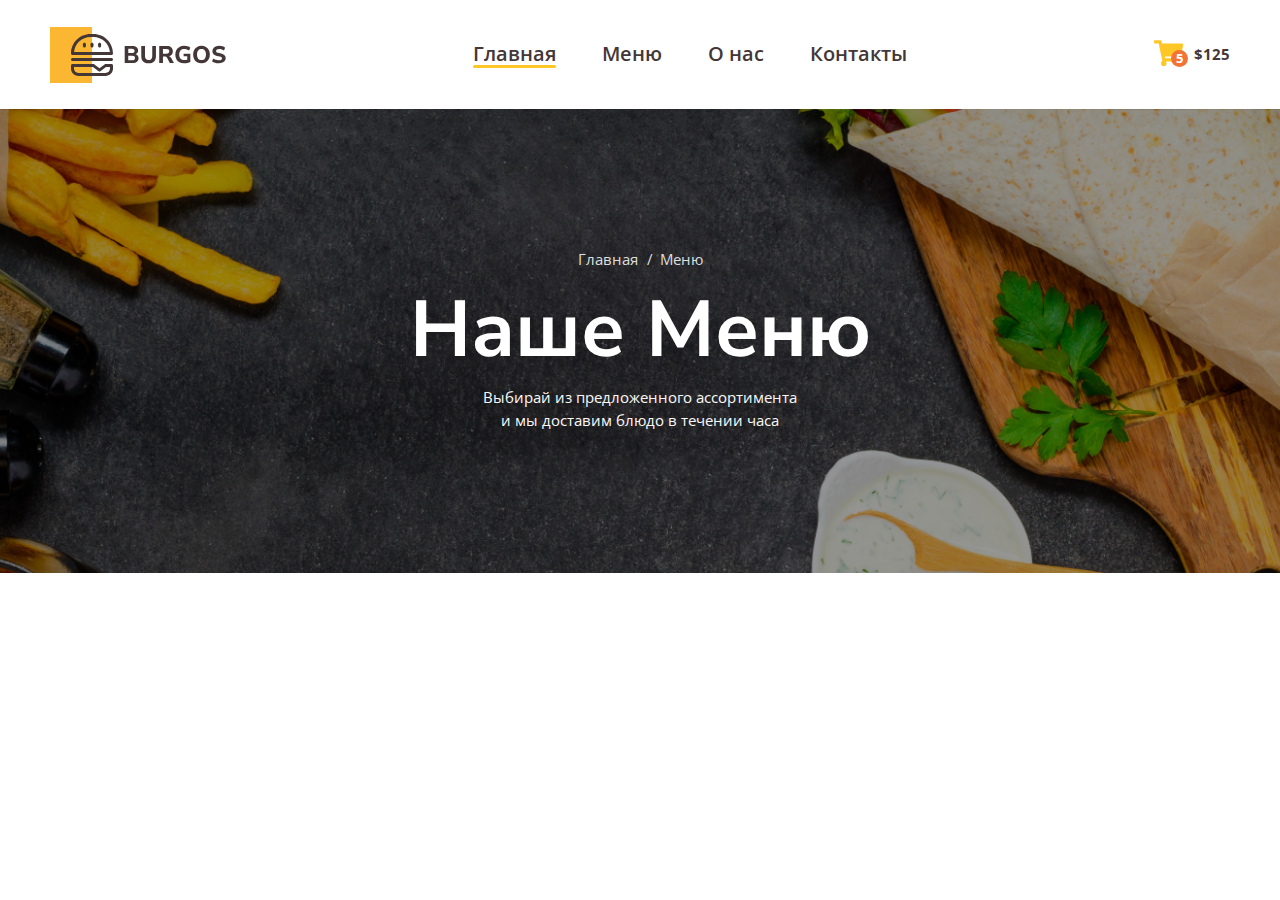
==== index.html @ 520317de "Add styles" ====
<!DOCTYPE html>
<html lang="ru">
<head>
    <meta charset="UTF-8">
    <meta http-equiv="X-UA-Compatible" content="IE=edge">
    <meta name="viewport" content="width=device-width, initial-scale=1.0">
    <title>Burger</title>
    <link rel="preconnect" href="https://fonts.googleapis.com">
    <link rel="preconnect" href="https://fonts.gstatic.com" crossorigin>
    <link href="https://fonts.googleapis.com/css2?family=Nunito+Sans:wght@600;700;800;900&family=Open+Sans:wght@400;600;700&display=swap" rel="stylesheet">
    <link rel="stylesheet" href="styles/normalize.css">
    <link rel="stylesheet" href="styles/main.css">
</head>
<body>
    <header>
        <div class="container">
            <div class="header">
                <a href="#" class="header-logo"></a>
                <nav>
                    <ul class="header-nav">
                        <li><a href="#" class="active">Главная</a></li>
                        <li><a href="#">Меню</a></li>
                        <li><a href="#">О нас</a></li>
                        <li><a href="#">Контакты</a></li>
                    </ul>
                </nav>
                <button type="button" class="button">
                    <span class="button-item">
                        <img src="images/cart.svg" alt="Корзина">
                        <span class="button-count">5</span>
                    </span>
                    <span class="button-text">
                        $125
                    </span>
                </button>
            </div>
        </div>
    </header>
    <div class="bg">
        <div class="container">
            <ul class="breadcrumbs">
                <li><a href="#">Главная</a></li>
                <li><a href="#">Меню</a></li>
            </ul>
            <h1 class="title">Наше Меню</h1>
            <p class="decription">Выбирай из предложенного ассортимента и мы доставим блюдо в течении часа</p>
        </div>
    </div>
</body>
</html>
---- styles/main.css ----
body {
    font-family: 'Nunito Sans', sans-serif;
}
.container {
    max-width: 1180px;
    margin: 0 auto;
    padding-left: 15px;
    padding-right: 15px;
}
.header {
    font-family: 'Open Sans', sans-serif;
    display: flex;
    align-items: center;
    justify-content: space-between;
    padding-top: 26px;
    padding-bottom: 25px;
}
.header-logo {
    display: block;
    background-image: url(../images/logo.svg);
    width: 176px;
    height: 56px;
    background-repeat: no-repeat;
    background-size: cover;
}
.header-nav {
    display: flex;
    list-style-type: none;
    padding-left: 0;
    gap: 46px;
}
.header-nav a {
    font-weight: 600;
    font-size: 20px;
    color: #443737;
    text-decoration: none;
}
.header-nav a::after {
    content: '';
    width: 100%;
    height: 3px;
    border-radius: 1.5px;
    display: block;
    background: transparent;
}
.header-nav a.active::after {
    content: '';
    background-color: #FFC725;
}
.button {
    display: flex;
    align-items: center;
    background-color: transparent;
    border: none;
    padding: 0;
    gap: 10px;
}
.button-text {
    color: #443737;
    font-weight: 700;
    font-size: 15px;
}
.button-count {
    font-weight: 700;
    font-size: 13px;
    color: #FFFFFF;
    background: #F37335;
    border-radius: 100%;
    position: absolute;
    width: 17px;
    height: 17px;
    text-align: center;
    line-height: 1.3;
    bottom: 3px;
    right: -4px;
}
.button-item {
    position: relative;
}
.bg {
    text-align: center;
    color: white;
    background-image: url(../images/bg.jpg);
    background-size: cover;
    background-position: center center;
    padding: 142px 0;
}
.breadcrumbs {
    padding-left: 0;
    margin-top: 0;
    list-style-type: none;
    display: flex;
    justify-content: center;
    gap: 16px;
}
.breadcrumbs a {
    color: #DEDEDE;
    font-size: 15px;
    font-family: 'Open Sans', sans-serif;
    text-decoration: none;
}
.breadcrumbs a::before {
    content: '/';
    position: relative;
    left: -7px;
}
.breadcrumbs li:first-child a::before {
    display: none;
}
.title {
    font-weight: 700;
    font-size: 79px;
    margin-top: 10px;
    margin-bottom: 10px;
}
.decription {
    font-family: 'Open Sans', sans-serif;
    font-size: 15px;
    line-height: 1.5;
    color: #FAF9F9;
    max-width: 320px;
    margin: 0 auto;
}
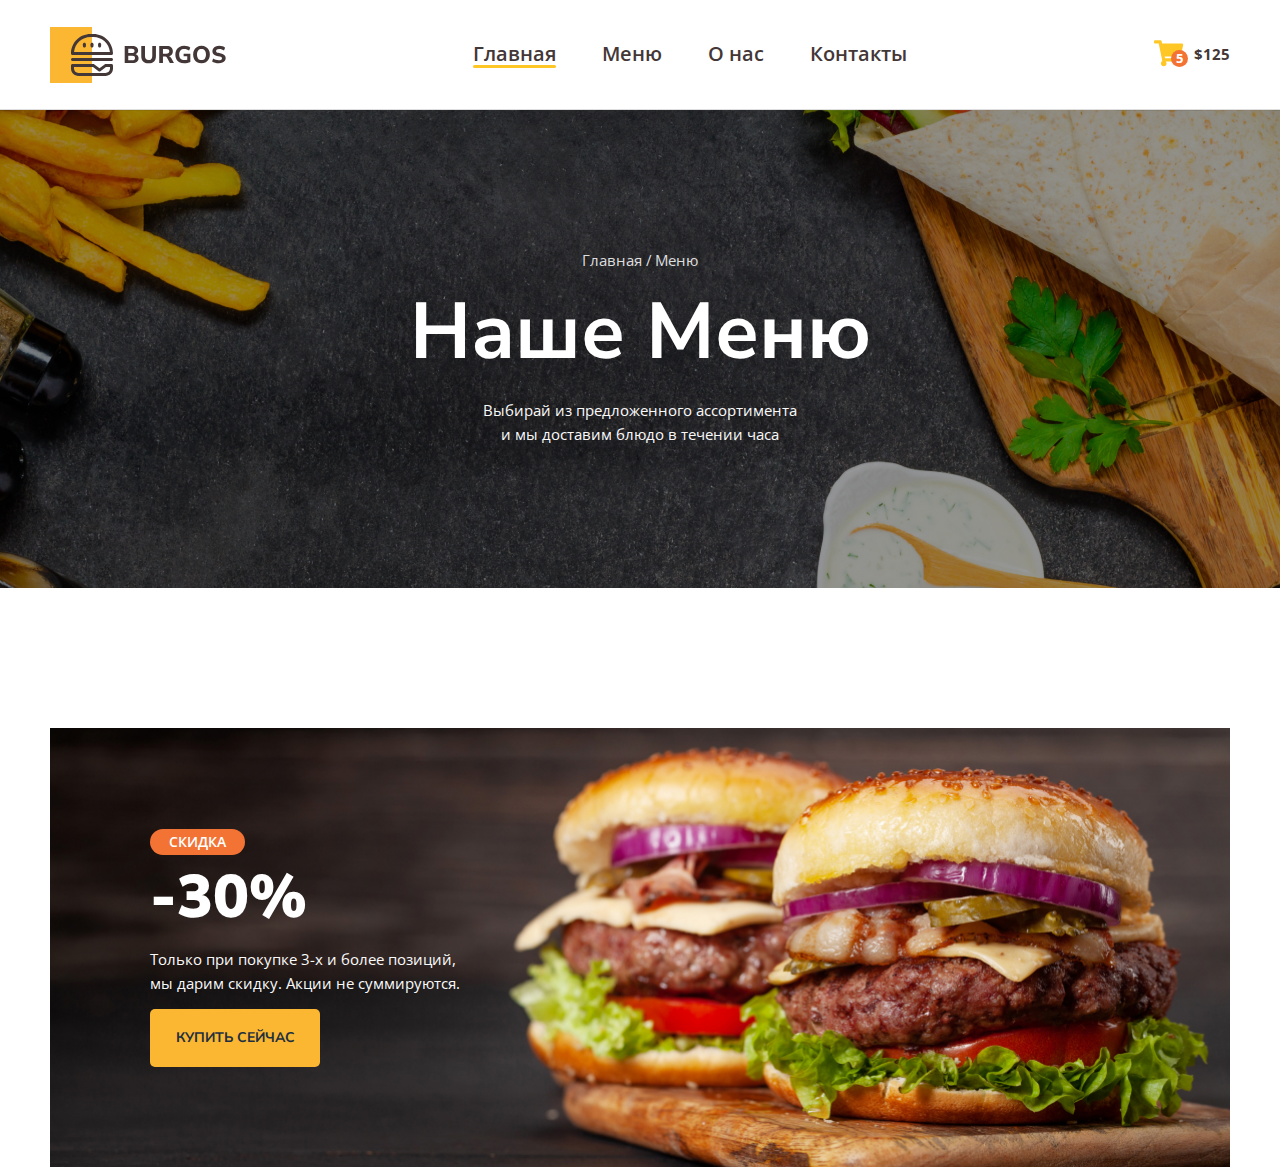
==== commit efaa73d8: "Add styles" ====
--- a/index.html
+++ b/index.html
@@ -43,8 +43,22 @@
                 <li><a href="#">Меню</a></li>
             </ul>
             <h1 class="title">Наше Меню</h1>
-            <p class="decription">Выбирай из предложенного ассортимента и мы доставим блюдо в течении часа</p>
+            <p class="desription">Выбирай из предложенного ассортимента и мы доставим блюдо в течении часа</p>
         </div>
     </div>
+    <main>
+        <div class="banner">
+            <div class="container">
+                <div class="banner-box">
+                    <h2 class="banner-title">
+                       <span>СКИДКА</span>
+                       -30%
+                    </h2>
+                    <p class="banner-text">Только при покупке 3-х и более позиций, мы дарим скидку. Акции не суммируются.
+                    </p>
+                    <a href="#" class="banner-link">КУПИТЬ СЕЙЧАС</a>
+            </div>
+        </div>
+    </main>
 </body>
 </html>--- a/styles/main.css
+++ b/styles/main.css
@@ -1,5 +1,8 @@
 body {
     font-family: 'Nunito Sans', sans-serif;
+}
+header {
+    border-bottom: 1px solid #DEDEDE;
 }
 .container {
     max-width: 1180px;
@@ -54,6 +57,7 @@
     border: none;
     padding: 0;
     gap: 10px;
+    cursor: pointer;
 }
 .button-text {
     color: #443737;
@@ -84,6 +88,7 @@
     background-size: cover;
     background-position: center center;
     padding: 142px 0;
+    margin-bottom: 140px;
 }
 .breadcrumbs {
     padding-left: 0;
@@ -91,7 +96,7 @@
     list-style-type: none;
     display: flex;
     justify-content: center;
-    gap: 16px;
+    gap: 7px;
 }
 .breadcrumbs a {
     color: #DEDEDE;
@@ -99,10 +104,14 @@
     font-family: 'Open Sans', sans-serif;
     text-decoration: none;
 }
+.breadcrumbs a:hover::before {
+    color:#DEDEDE;
+}
 .breadcrumbs a::before {
     content: '/';
     position: relative;
-    left: -7px;
+    left: -3px;
+    pointer-events: none;
 }
 .breadcrumbs li:first-child a::before {
     display: none;
@@ -110,14 +119,65 @@
 .title {
     font-weight: 700;
     font-size: 79px;
-    margin-top: 10px;
-    margin-bottom: 10px;
+    margin-top: 17px;
+    margin-bottom: 20px;
 }
-.decription {
+.desription {
     font-family: 'Open Sans', sans-serif;
     font-size: 15px;
-    line-height: 1.5;
+    line-height: 1.6;
     color: #FAF9F9;
     max-width: 320px;
     margin: 0 auto;
+}
+.banner-box {
+    background-image: url(../images/banner.jpg);
+    text-align: left;
+    color: white;
+    background-size: cover;
+    background-position: center center;
+    padding: 51px 730px 100px 100px;
+    max-width: 1180px;
+    margin: 0 auto;
+}
+.banner-title {
+    font-weight: 900;
+    font-size: 60px;
+    margin-bottom: 15px;
+    display: block;
+}
+.banner-title span {
+    display: block;
+    font-family: 'Open Sans', sans-serif;
+    font-weight: 600;
+    font-size: 14px;
+    background-color: #F37335;
+    border-radius: 14px;
+    width: 95px;
+    padding: 5px 0px;
+    text-align: center;
+    margin-bottom: 8px;
+}
+.banner-text {
+    font-family: 'Open Sans', sans-serif;
+    font-weight: 400;
+    font-size: 15px;
+    width: 329px;
+    line-height: 24px;
+    color: #FAF9F9;
+    display: block;
+    margin-bottom: 12px;
+}
+.banner-link {
+    text-decoration: none;
+    color: #1E2F40;
+    font-weight: 700;
+    font-size: 14px;
+    background-color: #FBB731;
+    border-radius: 5px;
+    width: 150px;
+    padding: 21px 10px;
+    text-align: center;
+    margin-top: 14px;
+    display: block;
 }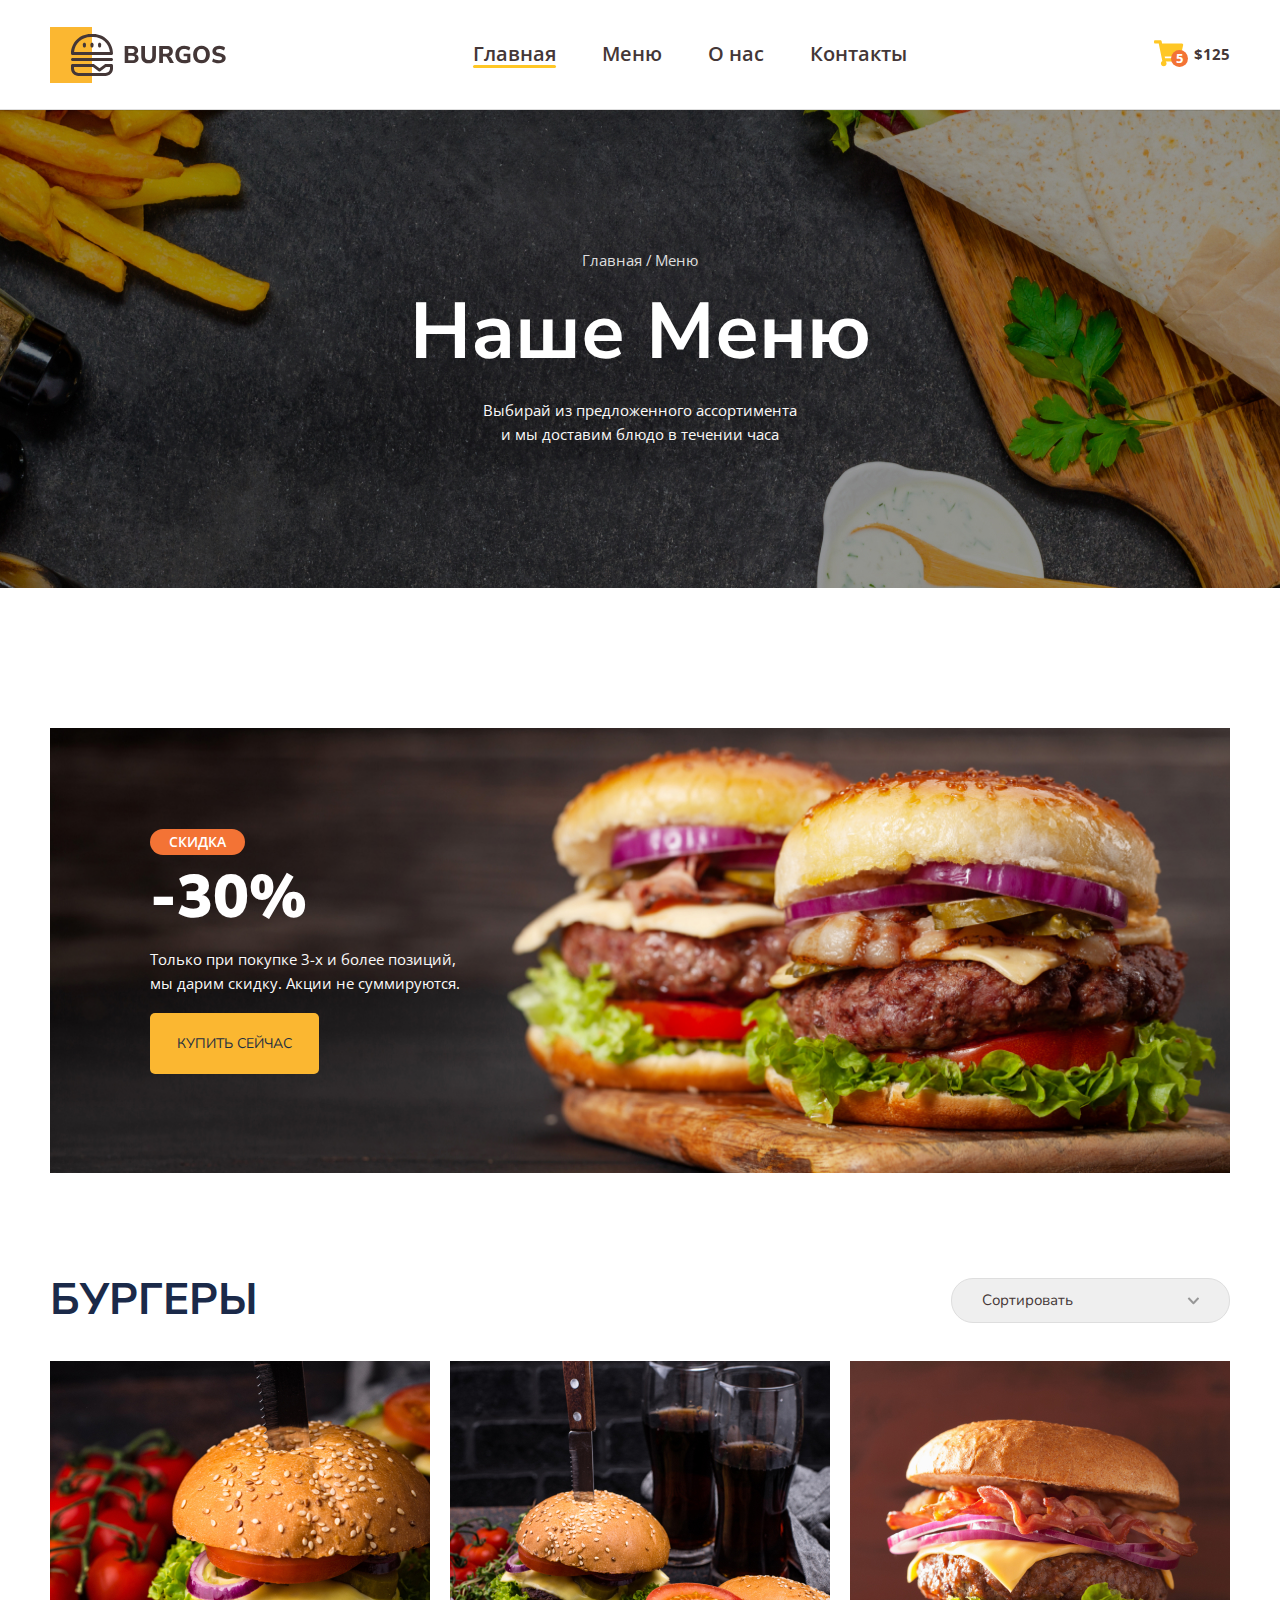
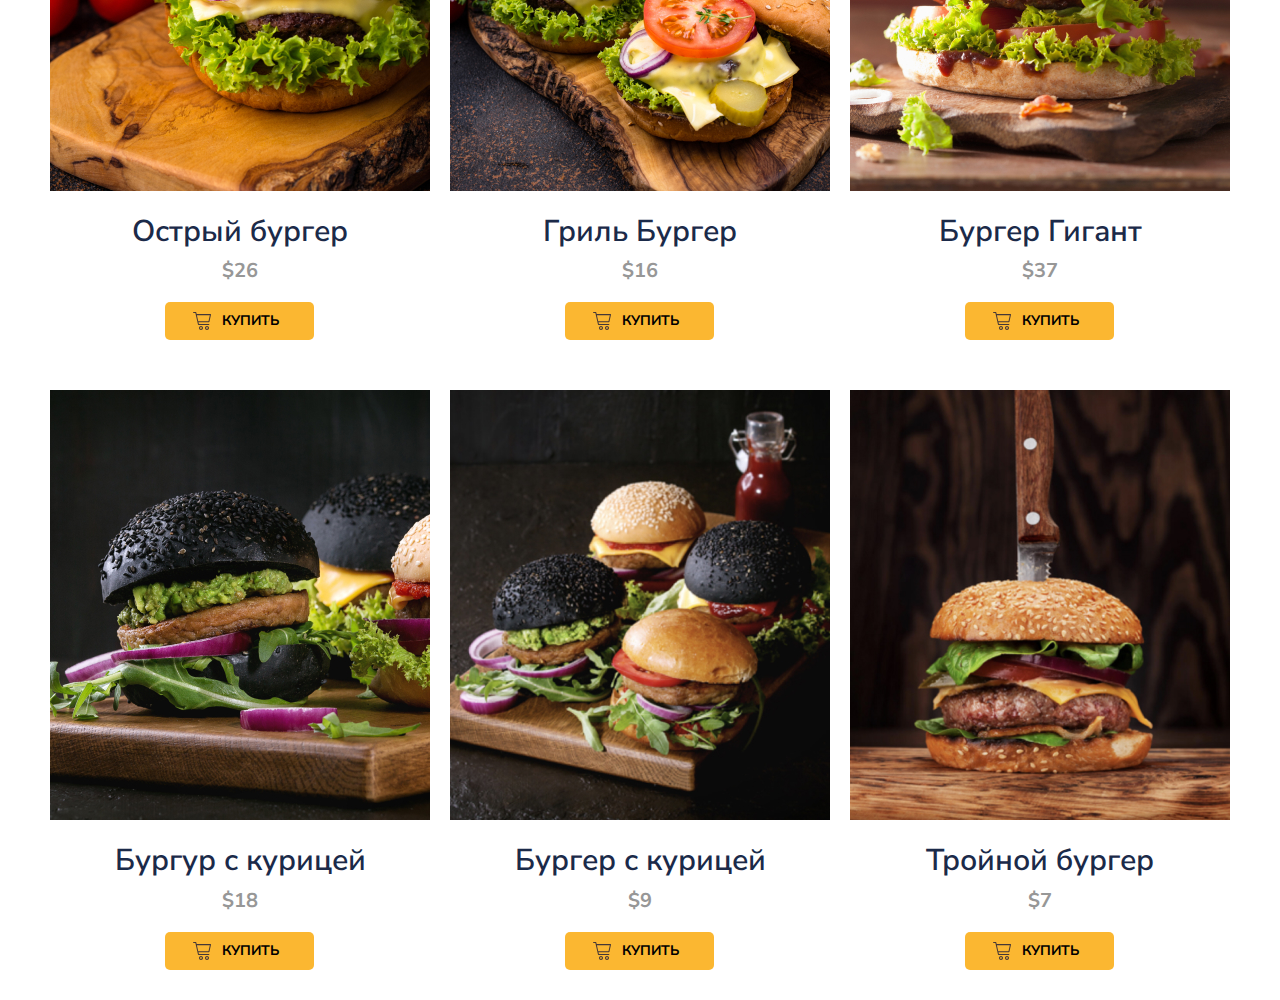
==== commit 0e609a9f: "Add styles" ====
--- a/index.html
+++ b/index.html
@@ -51,12 +51,117 @@
             <div class="container">
                 <div class="banner-box">
                     <h2 class="banner-title">
-                       <span>СКИДКА</span>
+                       <span>скидка</span>
                        -30%
                     </h2>
-                    <p class="banner-text">Только при покупке 3-х и более позиций, мы дарим скидку. Акции не суммируются.
-                    </p>
-                    <a href="#" class="banner-link">КУПИТЬ СЕЙЧАС</a>
+                    <p class="banner-text">Только при покупке 3-х и более позиций, мы  дарим скидку. Акции не cуммируются.</p>
+                    <a href="#" class="banner-link">купить сейчас</a>
+            </div>
+        </div>
+        <div class="menu">
+            <div class="container">
+                <div class="menu-header">
+                    <h2 class="menu-title">
+                        Бургеры
+                    </h2>
+                    <select class='menu-select'>
+                        <option value="">Сортировать</option>
+                        <option value="up">По возрастанию</option>
+                        <option value="down">По убыванию</option>
+                    </select>
+                </div>
+                <div class="menu-grid">
+                    <!-- 1 бургер начало-->
+                    <div class="menu-grid-item">
+                        <div class="menu-grid-cover">
+                            <img src="images/menu/01.jpg" alt="Острый бургер">
+                        </div>
+                        <p class="menu-grid-title">Острый бургер</p>
+                        <p class="menu-grid-price">
+                            $26
+                        </p>
+                        <button type="button" class="menu-grid-btn">
+                            <span class="menu-grid-icon"></span>
+                            <span class="menu-grid-text">Купить</span>
+                        </button>
+                    </div>
+                    <!-- 1 бургер конец-->
+                    <!-- 2 бургер начало-->
+                    <div class="menu-grid-item">
+                        <div class="menu-grid-cover">
+                            <img src="images/menu/02.jpg" alt="Гриль бургер">
+                        </div>
+                        <p class="menu-grid-title">Гриль Бургер</p>
+                        <p class="menu-grid-price">
+                            $16
+                        </p>
+                        <button type="button" class="menu-grid-btn">
+                            <span class="menu-grid-icon"></span>
+                            <span class="menu-grid-text">Купить</span>
+                        </button>
+                    </div>
+                    <!-- 2 бургер конец-->
+                    <!-- 3 бургер начало-->
+                    <div class="menu-grid-item">
+                        <div class="menu-grid-cover">
+                            <img src="images/menu/03.jpg" alt="Бургер гигант">
+                        </div>
+                        <p class="menu-grid-title">Бургер Гигант</p>
+                        <p class="menu-grid-price">
+                            $37
+                        </p>
+                        <button type="button" class="menu-grid-btn">
+                            <span class="menu-grid-icon"></span>
+                            <span class="menu-grid-text">Купить</span>
+                        </button>
+                    </div>
+                    <!-- 3 бургер конец-->
+                    <!-- 4 бургер начало-->
+                    <div class="menu-grid-item">
+                        <div class="menu-grid-cover">
+                            <img src="images/menu/04.jpg" alt="Бургур с курицей">
+                        </div>
+                        <p class="menu-grid-title">Бургур с курицей</p>
+                        <p class="menu-grid-price">
+                            $18
+                        </p>
+                        <button type="button" class="menu-grid-btn">
+                            <span class="menu-grid-icon"></span>
+                            <span class="menu-grid-text">Купить</span>
+                        </button>
+                    </div>
+                    <!-- 4 бургер конец-->
+                    <!-- 5 бургер начало-->
+                    <div class="menu-grid-item">
+                        <div class="menu-grid-cover">
+                            <img src="images/menu/05.jpg" alt="Бургер с курицей">
+                        </div>
+                        <p class="menu-grid-title">Бургер с курицей</p>
+                        <p class="menu-grid-price">
+                            $9
+                        </p>
+                        <button type="button" class="menu-grid-btn">
+                            <span class="menu-grid-icon"></span>
+                            <span class="menu-grid-text">Купить</span>
+                        </button>
+                    </div>
+                    <!-- 5 бургер конец-->
+                    <!-- 6 бургер начало-->
+                    <div class="menu-grid-item">
+                        <div class="menu-grid-cover">
+                            <img src="images/menu/06.jpg" alt="Тройной бургер">
+                        </div>
+                        <p class="menu-grid-title">Тройной бургер</p>
+                        <p class="menu-grid-price">
+                            $7
+                        </p>
+                        <button type="button" class="menu-grid-btn">
+                            <span class="menu-grid-icon"></span>
+                            <span class="menu-grid-text">Купить</span>
+                        </button>
+                    </div>
+                    <!-- 6 бургер конец-->
+                </div>
             </div>
         </div>
     </main>
--- a/styles/main.css
+++ b/styles/main.css
@@ -139,6 +139,8 @@
     padding: 51px 730px 100px 100px;
     max-width: 1180px;
     margin: 0 auto;
+    margin-bottom: 102px;
+    height: 294px;
 }
 .banner-title {
     font-weight: 900;
@@ -153,31 +155,115 @@
     font-size: 14px;
     background-color: #F37335;
     border-radius: 14px;
-    width: 95px;
+    max-width: 95px;
     padding: 5px 0px;
     text-align: center;
     margin-bottom: 8px;
+    text-transform: uppercase;
 }
 .banner-text {
     font-family: 'Open Sans', sans-serif;
     font-weight: 400;
     font-size: 15px;
-    width: 329px;
+    max-width: 329px;
     line-height: 24px;
     color: #FAF9F9;
-    display: block;
-    margin-bottom: 12px;
+    /** display: block; **/
+    margin-bottom: 39px;
 }
 .banner-link {
     text-decoration: none;
     color: #1E2F40;
-    font-weight: 700;
+    /** font-weight: 700; **/
     font-size: 14px;
     background-color: #FBB731;
     border-radius: 5px;
-    width: 150px;
-    padding: 21px 10px;
-    text-align: center;
-    margin-top: 14px;
-    display: block;
+    /** width: 150px; **/
+    /** padding: 21px 10px; **/
+    padding: 21px 27px;
+    /** text-align: center; **/
+    /** margin-top: 14px; **/
+    /** display: block; **/
+    text-transform: uppercase;
+}
+.menu-header {
+    display: flex;
+    align-items: center;
+    justify-content: space-between;
+    margin-bottom: 35px;
+}
+.menu-title {
+    font-size: 44px;
+    font-weight: 700;
+    text-transform: uppercase;
+    margin: 0;
+    color: #1B2A49;
+}
+.menu-select {
+    border: 1px solid #DEDEDE;
+    padding: 13px 30px;
+    border-radius: 22px;
+    color: #443737;
+    font-size: 15px;
+    appearance: none;
+    flex-basis: 279px;
+    background-image: url(../images/menu/arrow.svg);
+    background-size: 12.77px 7.77px;
+    background-repeat: no-repeat;
+    background-position: 89% center;
+}
+.menu-grid {
+    display: grid;
+    grid-template-columns: repeat(3, 1fr);
+    gap: 20px;
+}
+.menu-grid-cover {
+    width: 100%;
+    height: 430px;
+    position: relative;
+    overflow: hidden;
+}
+.menu-grid-cover img {
+    position: absolute;
+    left: 50%;
+    top: 50%;
+    transform: translate(-50%, -50%);
+    object-fit: cover;
+    width: 100%;
+    height: 430px;
+}
+/** Название бургера **/
+.menu-grid-title {
+    font-size: 30px;
+    font-weight: 600;
+    color: #1B2A49;
+    text-align: center;
+    margin: 0;
+    margin-top: 24px;
+}
+/** Цена бургера **/
+.menu-grid-price {
+    text-align: center;
+    font-weight: 700;
+    font-size: 20px;
+    color: #979797;
+    margin: 0;
+    margin-top: 10px;
+}
+.menu-grid-btn {
+    align-items: center;
+    background-color: #FBB731;
+    border: none;
+    border-radius: 5px;
+    height: 38px;
+    padding-left: 57px;
+    padding-right: 35px;
+    text-transform: uppercase;
+    font-weight: 700;
+    font-size: 14px;
+    margin: 20px 0px 30px 115px;
+    background-image: url(../images/menu/cart-menu.svg);
+    background-size: 18px 18px;
+    background-repeat: no-repeat;
+    background-position: 21% center;
 }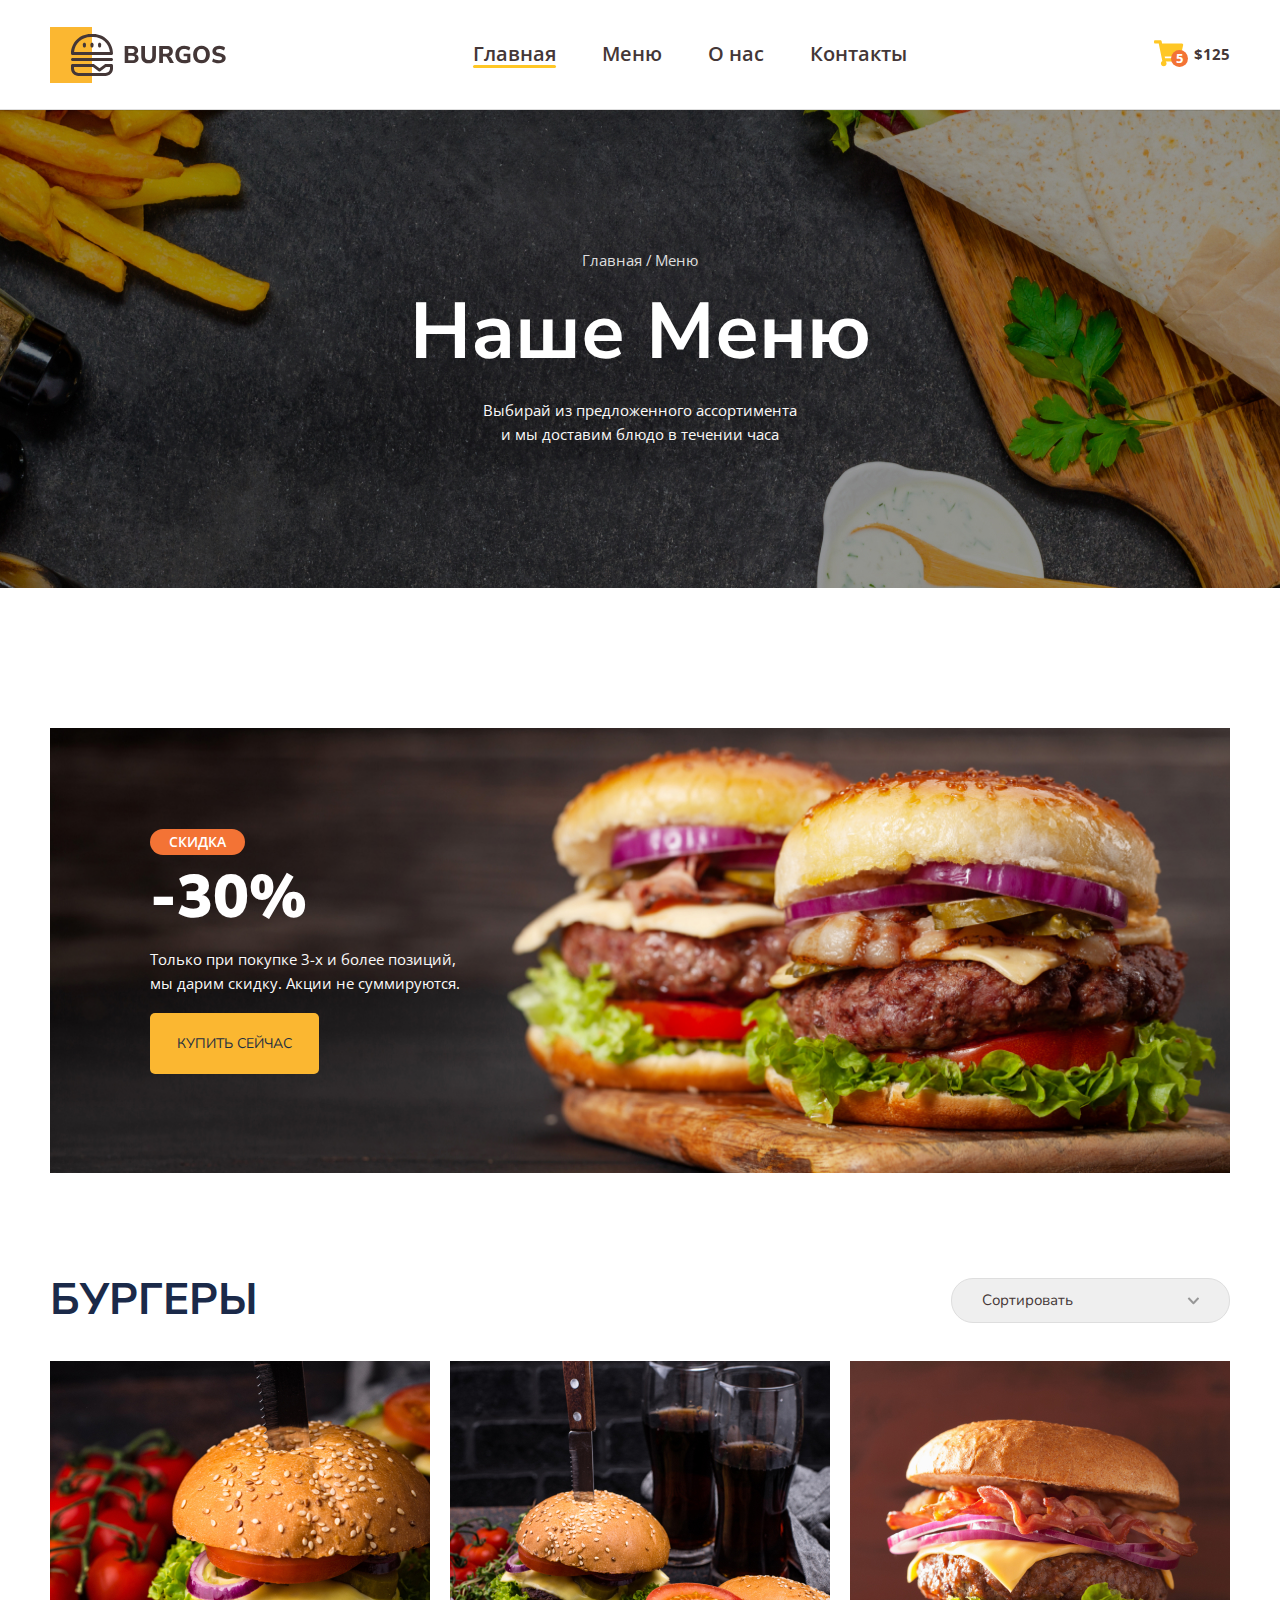
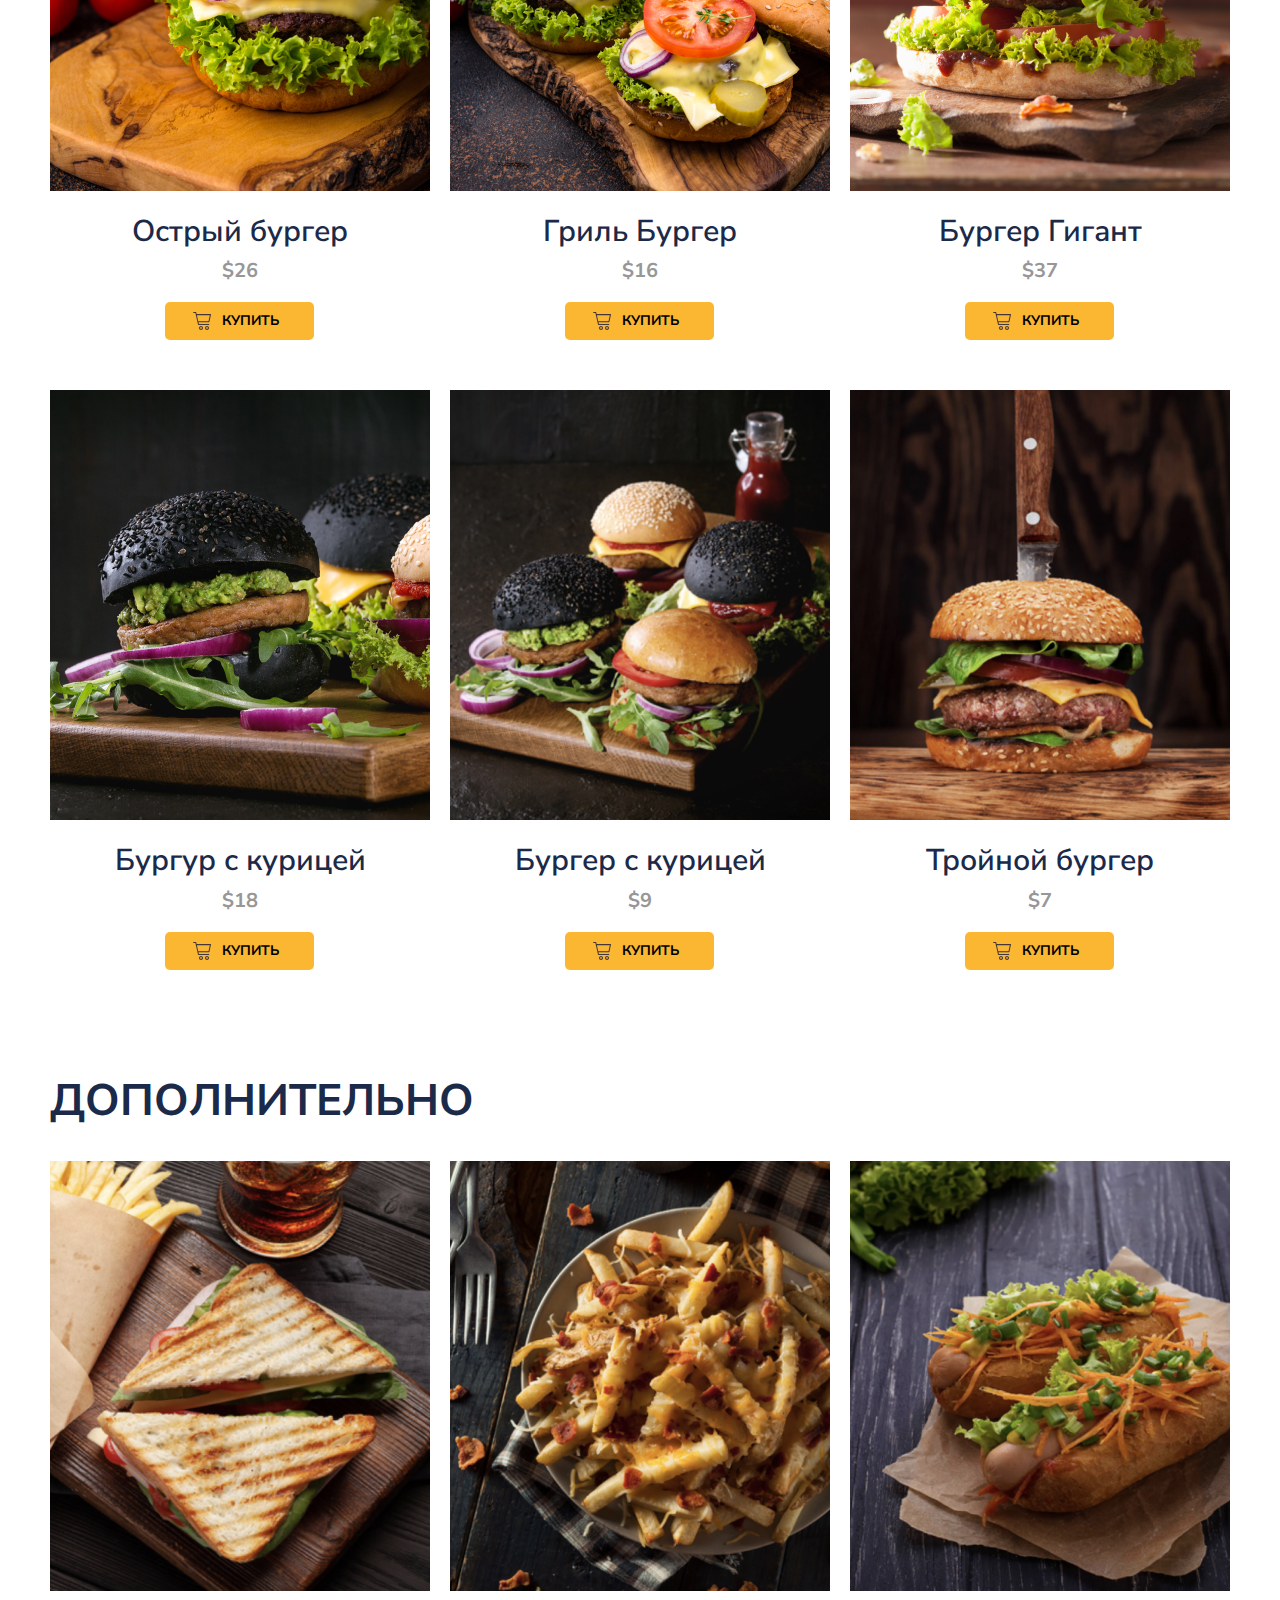
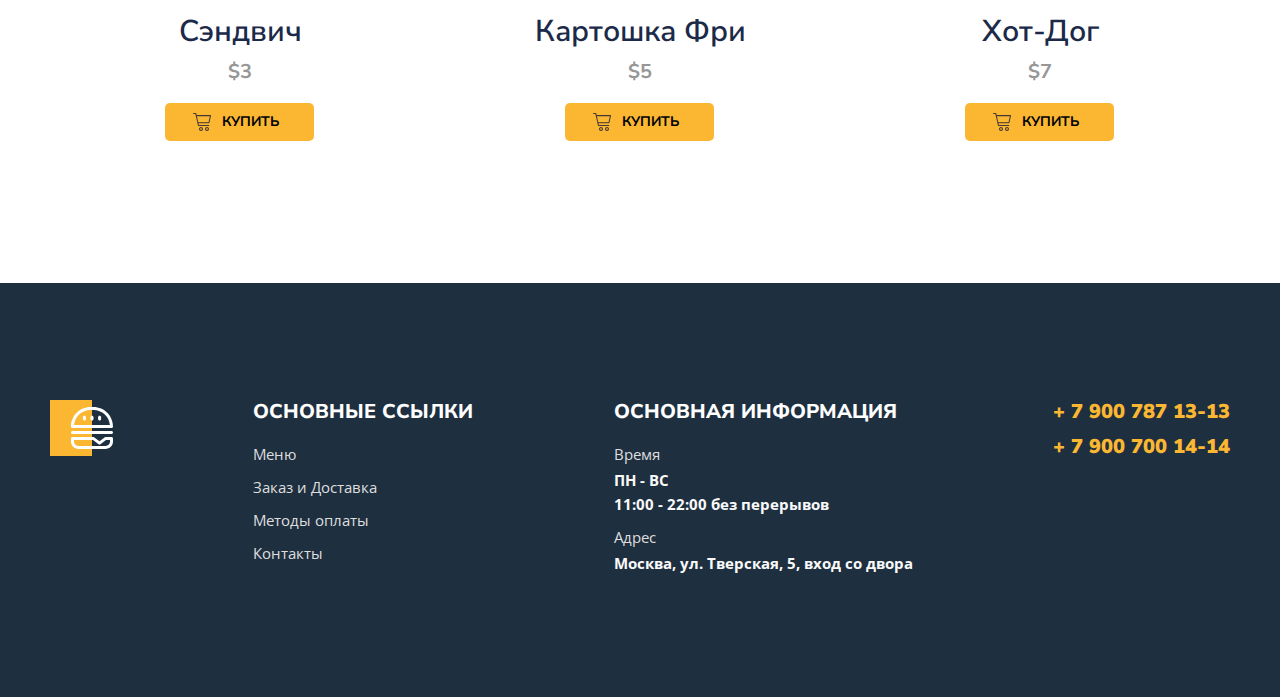
==== commit bfd761b2: "Add styles" ====
--- a/index.html
+++ b/index.html
@@ -162,8 +162,97 @@
                     </div>
                     <!-- 6 бургер конец-->
                 </div>
+                <div class="menu-header">
+                    <h2 class="menu-title">
+                        Дополнительно
+                    </h2>
+                </div>
+                <div class="menu-grid">
+                    <!-- 1 дополнительный бургер начало-->
+                    <div class="menu-grid-item">
+                        <div class="menu-grid-cover">
+                            <img src="images/menu/07.jpg" alt="Сэндвич">
+                        </div>
+                        <p class="menu-grid-title">Сэндвич</p>
+                        <p class="menu-grid-price">
+                            $3
+                        </p>
+                        <button type="button" class="menu-grid-btn">
+                            <span class="menu-grid-icon"></span>
+                            <span class="menu-grid-text">Купить</span>
+                        </button>
+                    </div>
+                    <!-- 1 дополнительный бургер конец-->
+                    <!-- 2 дополнительный бургер начало-->
+                    <div class="menu-grid-item">
+                        <div class="menu-grid-cover">
+                            <img src="images/menu/08.jpg" alt="Картошка Фри">
+                        </div>
+                        <p class="menu-grid-title">Картошка Фри</p>
+                        <p class="menu-grid-price">
+                            $5
+                        </p>
+                        <button type="button" class="menu-grid-btn">
+                            <span class="menu-grid-icon"></span>
+                            <span class="menu-grid-text">Купить</span>
+                        </button>
+                    </div>
+                    <!-- 2 дополнительный бургер конец-->
+                    <!-- 3 дополнительный бургер начало-->
+                    <div class="menu-grid-item">
+                        <div class="menu-grid-cover">
+                            <img src="images/menu/09.jpg" alt="Хот-Дог">
+                        </div>
+                        <p class="menu-grid-title">Хот-Дог</p>
+                        <p class="menu-grid-price">
+                            $7
+                        </p>
+                        <button type="button" class="menu-grid-btn">
+                            <span class="menu-grid-icon"></span>
+                            <span class="menu-grid-text">Купить</span>
+                        </button>
+                    </div>
+                    <!-- 3 дополнительный бургер конец-->
             </div>
         </div>
     </main>
+    <footer class="footer">
+        <div class="container">
+            <div class="footer-box">
+                <div class="footer-item">
+                    <img class="footer-logo" src="images/footer-logo.svg" alt="Logo">
+                </div>
+                <div class="footer-item">
+                    <h2>основные ссылки</h2>
+                    <ul class="footer-list">
+                        <li><a href="">Меню</a></li>
+                        <li><a href="">Заказ и Доставка</a></li>
+                        <li><a href="">Методы оплаты</a></li>
+                        <li><a href="">Контакты</a></li>
+                    </ul>
+                </div>
+                <div class="footer-item">
+                    <h2>основная информация</h2>
+                    <ul class="footer-list">
+                        <li>
+                            <span>Время</span>
+                            ПН - ВС <br>
+                            11:00 - 22:00 без перерывов
+                        </li>
+                        <li>
+                            <span>Адрес</span>
+                            Москва, ул. Тверская, 5, вход со двора
+                        </li>
+                    </ul>
+                </div>
+                <div class="footer-tel">
+                    <ul class="footer-list">
+                        <li>+ 7 900 787 13-13</li>
+                        <li>+ 7 900 700 14-14</li>
+                    </ul>
+                </div>
+            </div>
+        </div>
+    </footer>
 </body>
 </html>--- a/styles/main.css
+++ b/styles/main.css
@@ -216,6 +216,7 @@
     display: grid;
     grid-template-columns: repeat(3, 1fr);
     gap: 20px;
+    margin-bottom: 76px;
 }
 .menu-grid-cover {
     width: 100%;
@@ -266,4 +267,63 @@
     background-size: 18px 18px;
     background-repeat: no-repeat;
     background-position: 21% center;
+    display: flex;
+    justify-content: center;
+}
+.footer {
+    background: #1E2F40;
+    color: #fff;
+    padding-top: 117px;
+    padding-bottom: 106px;
+    margin-top: 112px;
+}
+.footer-box {
+    display: flex;
+    justify-content: space-between;
+}
+.footer-logo {
+    width: 63px;
+    height: 56px;
+}
+.footer-item {
+    flex: 0 0 auto;
+}
+.footer-item h2 {
+    font-size: 20px;
+    font-weight: 800;
+    text-transform: uppercase;
+    margin-bottom: 19px;
+    margin-top: 0;
+}
+.footer-item li {
+    margin-bottom: 9px;
+    font-family: 'Open Sans', sans-serif;
+    font-size: 15px;
+    color: #FAF9F9;
+    font-weight: 700;
+    line-height: 24px;
+}
+.footer-item a {
+    color: #DEDEDE;
+    text-decoration: none;
+    font-weight: 400;
+}
+.footer-item span {
+    color: #DEDEDE;
+    display: block;
+    font-weight: 400;
+    margin-bottom: 2px;
+}
+.footer-tel ul {
+    font-size: 20px;
+    color: #FBB731;
+    margin-top: 0;
+}
+.footer-tel li {
+    margin-bottom: 12px;
+    font-weight: 900;
+}
+.footer-list {
+    padding-left: 0;
+    list-style-type: none;
 }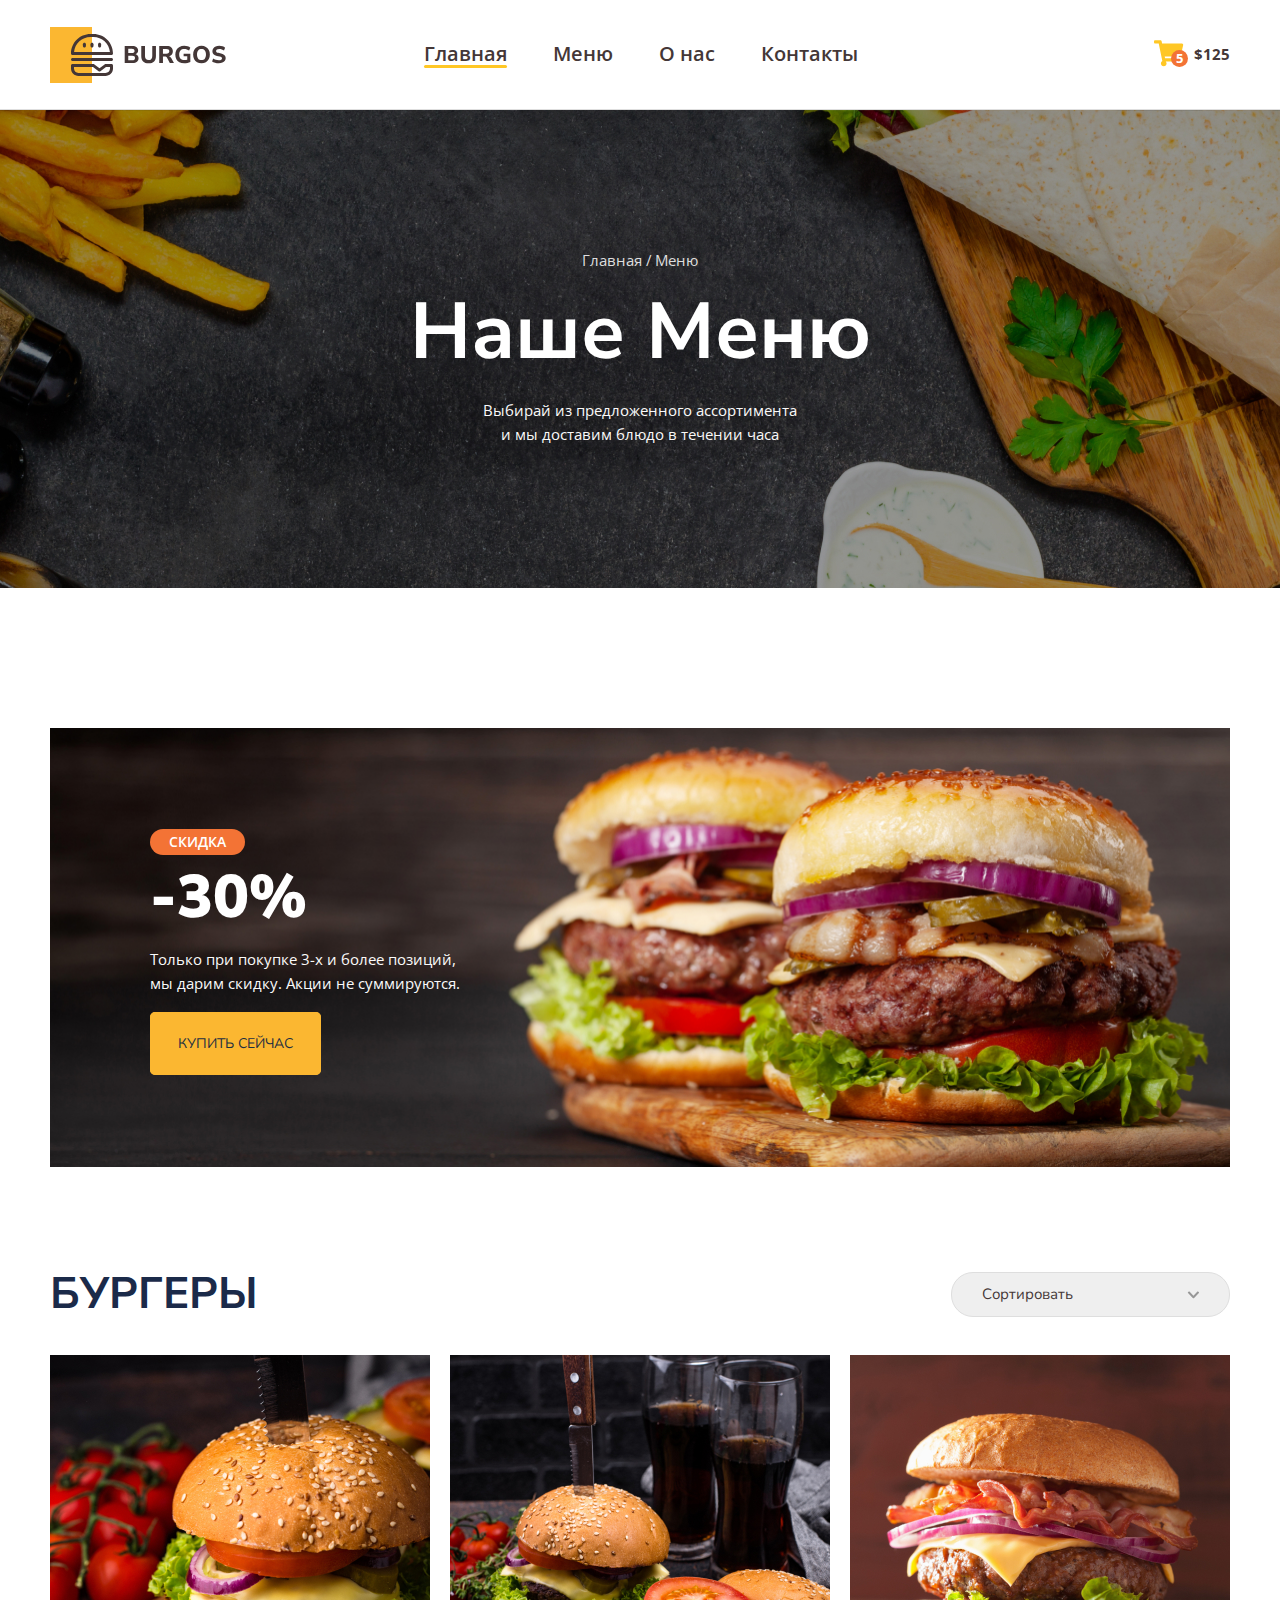
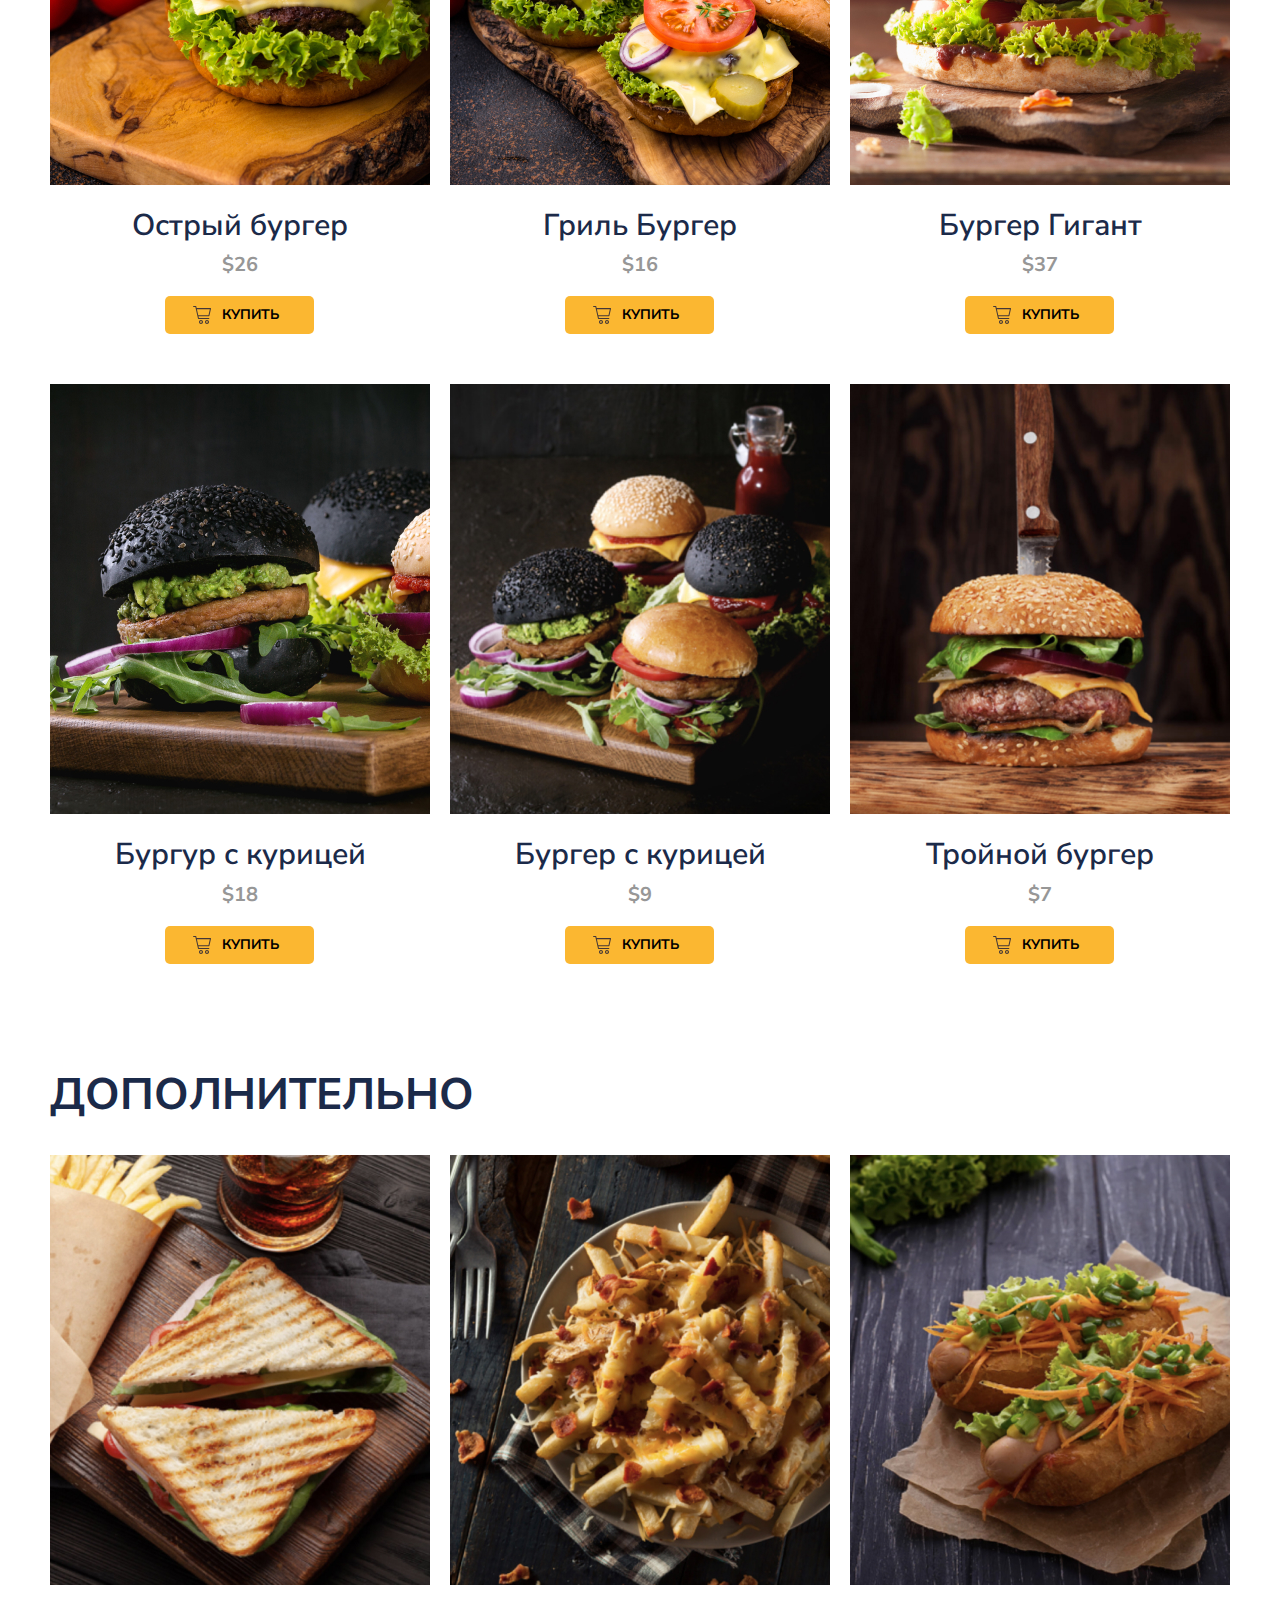
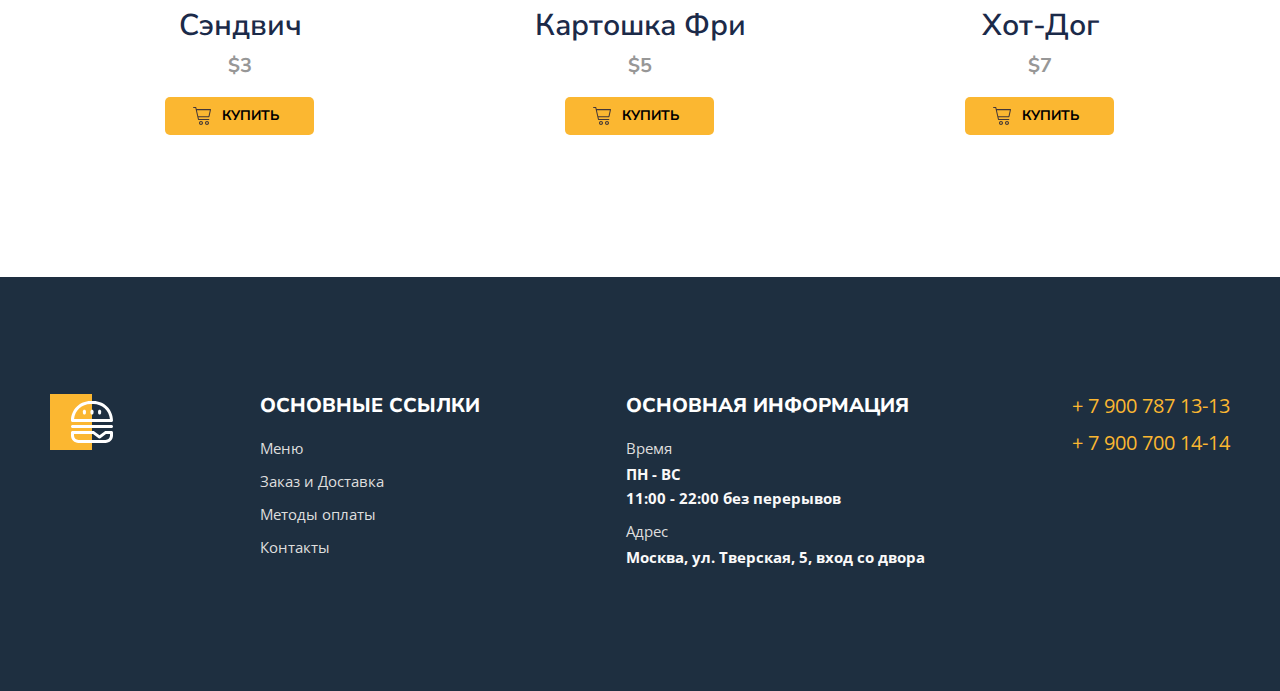
==== commit f591c6eb: "Add styles" ====
--- a/index.html
+++ b/index.html
@@ -15,15 +15,17 @@
     <header>
         <div class="container">
             <div class="header">
-                <a href="#" class="header-logo"></a>
-                <nav>
-                    <ul class="header-nav">
-                        <li><a href="#" class="active">Главная</a></li>
-                        <li><a href="#">Меню</a></li>
-                        <li><a href="#">О нас</a></li>
-                        <li><a href="#">Контакты</a></li>
-                    </ul>
-                </nav>
+                <div class="header-item">
+                    <a href="#" class="header-logo"></a>
+                    <nav>
+                        <ul class="header-nav">
+                            <li><a href="#" class="active">Главная</a></li>
+                            <li><a href="#">Меню</a></li>
+                            <li><a href="#">О нас</a></li>
+                            <li><a href="#">Контакты</a></li>
+                        </ul>
+                    </nav>  
+                </div>
                 <button type="button" class="button">
                     <span class="button-item">
                         <img src="images/cart.svg" alt="Корзина">
@@ -32,7 +34,7 @@
                     <span class="button-text">
                         $125
                     </span>
-                </button>
+                </button> 
             </div>
         </div>
     </header>
@@ -225,10 +227,10 @@
                 <div class="footer-item">
                     <h2>основные ссылки</h2>
                     <ul class="footer-list">
-                        <li><a href="">Меню</a></li>
-                        <li><a href="">Заказ и Доставка</a></li>
-                        <li><a href="">Методы оплаты</a></li>
-                        <li><a href="">Контакты</a></li>
+                        <li><a href="#">Меню</a></li>
+                        <li><a href="#">Заказ и Доставка</a></li>
+                        <li><a href="#">Методы оплаты</a></li>
+                        <li><a href="#">Контакты</a></li>
                     </ul>
                 </div>
                 <div class="footer-item">
@@ -246,9 +248,13 @@
                     </ul>
                 </div>
                 <div class="footer-tel">
-                    <ul class="footer-list">
-                        <li>+ 7 900 787 13-13</li>
-                        <li>+ 7 900 700 14-14</li>
+                    <ul class="footer-list footer-list-tel">
+                        <li>
+                            <a href="tel:+79007871313">+ 7 900 787 13-13</a>
+                        </li>
+                        <li>
+                            <a href="tel:+79007001414">+ 7 900 700 14-14</a>
+                        </li>
                     </ul>
                 </div>
             </div>
--- a/styles/main.css
+++ b/styles/main.css
@@ -17,6 +17,12 @@
     justify-content: space-between;
     padding-top: 26px;
     padding-bottom: 25px;
+}
+.header-item {
+    display: flex;
+    align-items: center;
+    justify-content: space-between;
+    flex-basis: 68.5%;
 }
 .header-logo {
     display: block;
@@ -136,7 +142,7 @@
     color: white;
     background-size: cover;
     background-position: center center;
-    padding: 51px 730px 100px 100px;
+    padding: 101px 730px 44px 100px;
     max-width: 1180px;
     margin: 0 auto;
     margin-bottom: 102px;
@@ -147,6 +153,7 @@
     font-size: 60px;
     margin-bottom: 15px;
     display: block;
+    margin-top: 0;
 }
 .banner-title span {
     display: block;
@@ -180,11 +187,17 @@
     border-radius: 5px;
     /** width: 150px; **/
     /** padding: 21px 10px; **/
-    padding: 21px 27px;
+    padding: 19px 25px;
     /** text-align: center; **/
     /** margin-top: 14px; **/
     /** display: block; **/
     text-transform: uppercase;
+    padding: 21px 27px;
+    border: 1px solid #FBB731;
+}
+.banner-link:hover {
+    background-color: transparent;
+    color: #FBB731;
 }
 .menu-header {
     display: flex;
@@ -269,6 +282,10 @@
     background-position: 21% center;
     display: flex;
     justify-content: center;
+    cursor: pointer;
+}
+.menu-grid-btn:hover {
+    background-color: #F37335;
 }
 .footer {
     background: #1E2F40;
@@ -295,7 +312,7 @@
     margin-bottom: 19px;
     margin-top: 0;
 }
-.footer-item li {
+.footer-list li {
     margin-bottom: 9px;
     font-family: 'Open Sans', sans-serif;
     font-size: 15px;
@@ -303,25 +320,34 @@
     font-weight: 700;
     line-height: 24px;
 }
-.footer-item a {
+.footer-list a {
     color: #DEDEDE;
     text-decoration: none;
     font-weight: 400;
 }
+.footer-list a:hover {
+    color: #FBB731;
+}
 .footer-item span {
     color: #DEDEDE;
     display: block;
     font-weight: 400;
     margin-bottom: 2px;
 }
-.footer-tel ul {
+.footer-list-tel {
+    margin-top: 0;
+}
+.footer-list-tel li {
+    margin-bottom: 12px;
+    font-weight: 900;
+}
+.footer-list-tel a {
     font-size: 20px;
     color: #FBB731;
     margin-top: 0;
 }
-.footer-tel li {
-    margin-bottom: 12px;
-    font-weight: 900;
+.footer-list-tel a:hover {
+    color: #fff;
 }
 .footer-list {
     padding-left: 0;
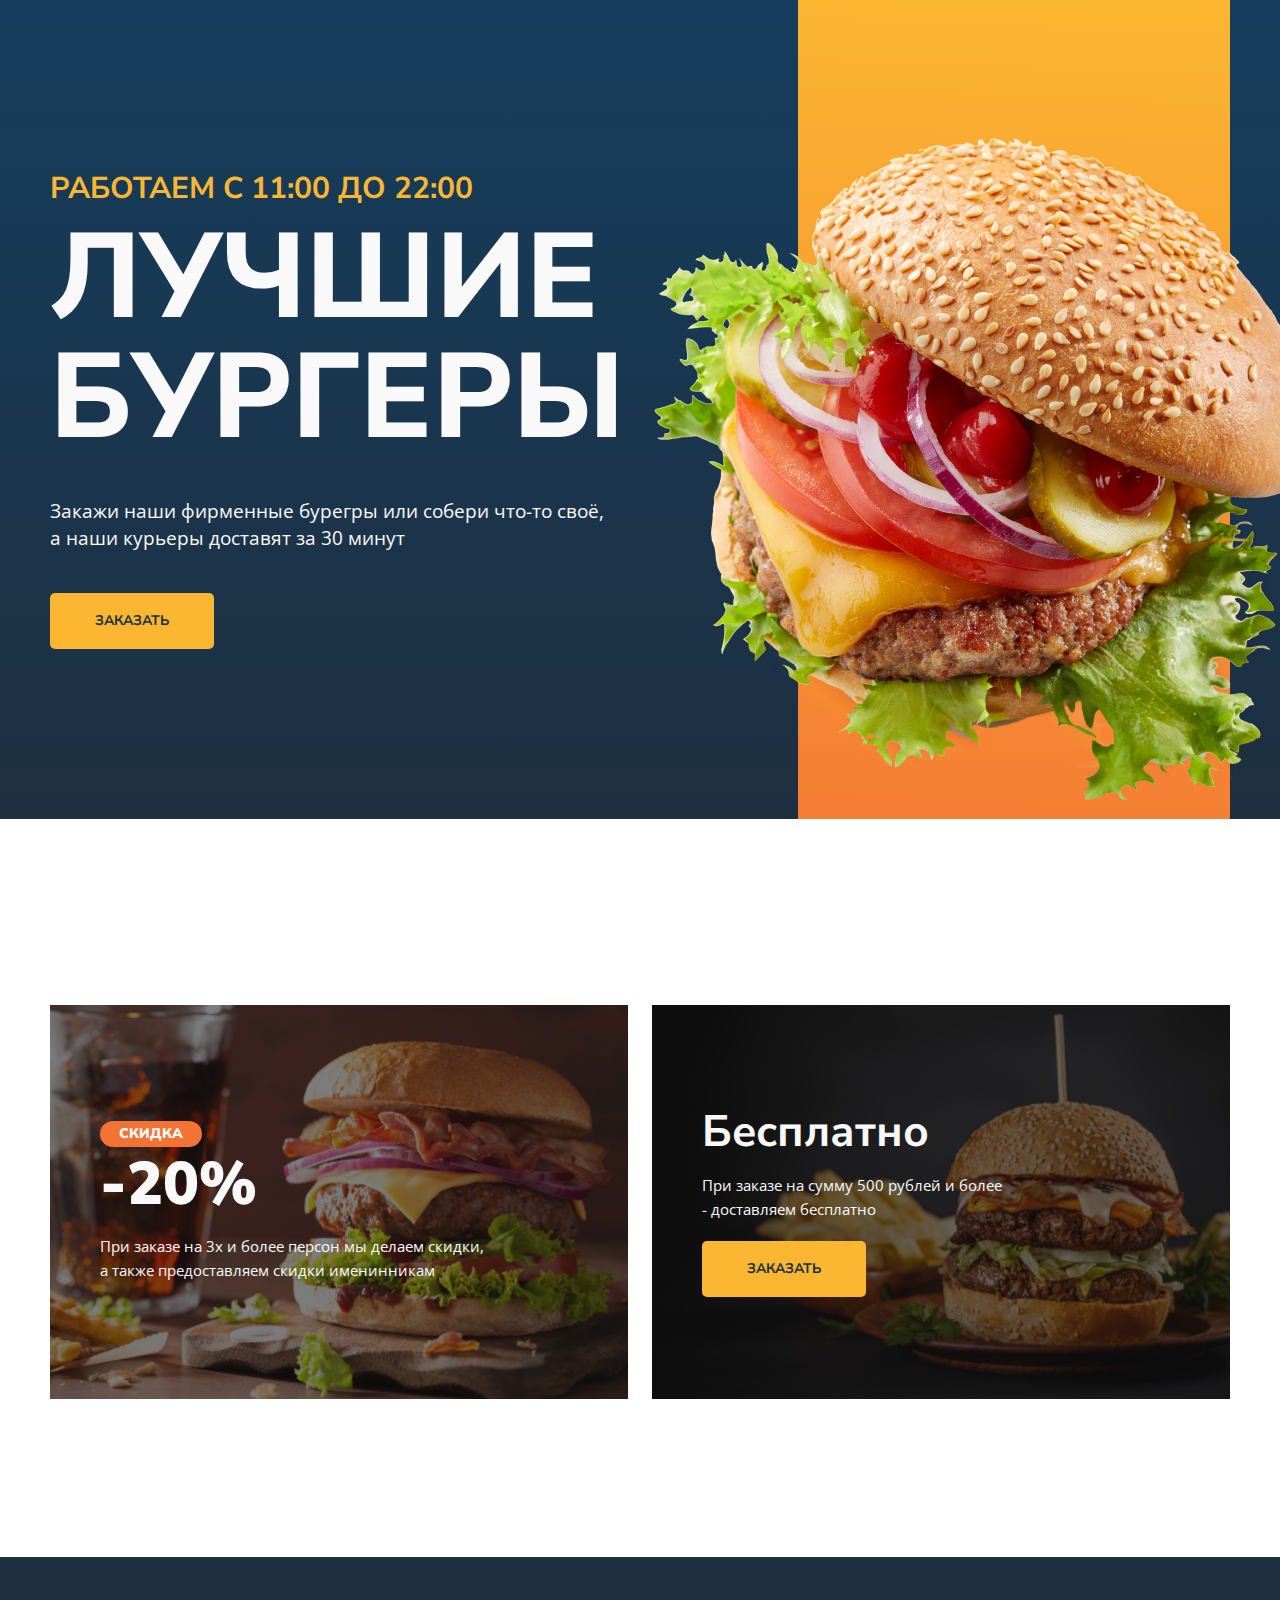
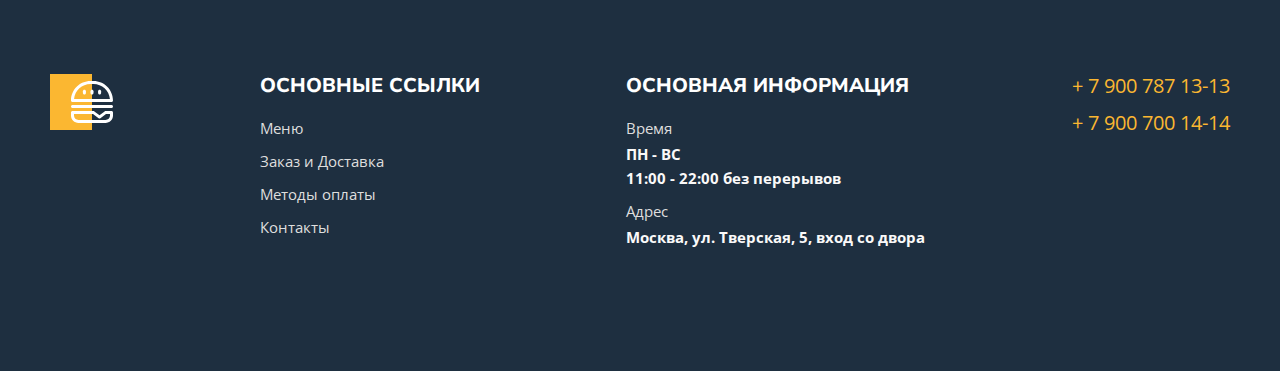
==== commit 1c943e39: "Add styles" ====
--- a/index.html
+++ b/index.html
@@ -12,212 +12,35 @@
     <link rel="stylesheet" href="styles/main.css">
 </head>
 <body>
-    <header>
-        <div class="container">
-            <div class="header">
-                <div class="header-item">
-                    <a href="#" class="header-logo"></a>
-                    <nav>
-                        <ul class="header-nav">
-                            <li><a href="#" class="active">Главная</a></li>
-                            <li><a href="#">Меню</a></li>
-                            <li><a href="#">О нас</a></li>
-                            <li><a href="#">Контакты</a></li>
-                        </ul>
-                    </nav>  
-                </div>
-                <button type="button" class="button">
-                    <span class="button-item">
-                        <img src="images/cart.svg" alt="Корзина">
-                        <span class="button-count">5</span>
-                    </span>
-                    <span class="button-text">
-                        $125
-                    </span>
-                </button> 
+    <div class='main'>
+        <div class="wrapper">
+            <div class="content">
+                <h1 class="content-title"><span>работаем с 11:00 до 22:00</span>
+                    Лучшие бургеры
+                </h1>
+                <p class="content-text">Закажи наши фирменные бурегры или собери что-то своё, а&nbsp;наши&nbsp;курьеры доставят за 30 минут</p>
+                <a href="menu.html" class="content-link">заказать</a>
+            </div>
+            <div class="visual">
+                <div class="visual-bg"></div>
+                <img src="images/burger.png" alt="Burger">
             </div>
         </div>
-    </header>
-    <div class="bg">
-        <div class="container">
-            <ul class="breadcrumbs">
-                <li><a href="#">Главная</a></li>
-                <li><a href="#">Меню</a></li>
-            </ul>
-            <h1 class="title">Наше Меню</h1>
-            <p class="desription">Выбирай из предложенного ассортимента и мы доставим блюдо в течении часа</p>
+    </div>
+    <div class="promo">
+        <div class="wrapper">
+            <div class="promo-left">
+                <p class="sale">Скидка</p>
+                <p class="cost">-20%</p>
+                <p class="promo-description">При заказе на 3х и более персон мы делаем скидки, а также предоставляем скидки именинникам</p>
+            </div>
+            <div class="promo-right">
+                <p class="free">Бесплатно</p>
+                <p class="promo-description">При заказе на сумму 500 рублей и более - доставляем бесплатно</p>
+                <a href="menu.html">заказать</a>
+            </div>
         </div>
     </div>
-    <main>
-        <div class="banner">
-            <div class="container">
-                <div class="banner-box">
-                    <h2 class="banner-title">
-                       <span>скидка</span>
-                       -30%
-                    </h2>
-                    <p class="banner-text">Только при покупке 3-х и более позиций, мы  дарим скидку. Акции не cуммируются.</p>
-                    <a href="#" class="banner-link">купить сейчас</a>
-            </div>
-        </div>
-        <div class="menu">
-            <div class="container">
-                <div class="menu-header">
-                    <h2 class="menu-title">
-                        Бургеры
-                    </h2>
-                    <select class='menu-select'>
-                        <option value="">Сортировать</option>
-                        <option value="up">По возрастанию</option>
-                        <option value="down">По убыванию</option>
-                    </select>
-                </div>
-                <div class="menu-grid">
-                    <!-- 1 бургер начало-->
-                    <div class="menu-grid-item">
-                        <div class="menu-grid-cover">
-                            <img src="images/menu/01.jpg" alt="Острый бургер">
-                        </div>
-                        <p class="menu-grid-title">Острый бургер</p>
-                        <p class="menu-grid-price">
-                            $26
-                        </p>
-                        <button type="button" class="menu-grid-btn">
-                            <span class="menu-grid-icon"></span>
-                            <span class="menu-grid-text">Купить</span>
-                        </button>
-                    </div>
-                    <!-- 1 бургер конец-->
-                    <!-- 2 бургер начало-->
-                    <div class="menu-grid-item">
-                        <div class="menu-grid-cover">
-                            <img src="images/menu/02.jpg" alt="Гриль бургер">
-                        </div>
-                        <p class="menu-grid-title">Гриль Бургер</p>
-                        <p class="menu-grid-price">
-                            $16
-                        </p>
-                        <button type="button" class="menu-grid-btn">
-                            <span class="menu-grid-icon"></span>
-                            <span class="menu-grid-text">Купить</span>
-                        </button>
-                    </div>
-                    <!-- 2 бургер конец-->
-                    <!-- 3 бургер начало-->
-                    <div class="menu-grid-item">
-                        <div class="menu-grid-cover">
-                            <img src="images/menu/03.jpg" alt="Бургер гигант">
-                        </div>
-                        <p class="menu-grid-title">Бургер Гигант</p>
-                        <p class="menu-grid-price">
-                            $37
-                        </p>
-                        <button type="button" class="menu-grid-btn">
-                            <span class="menu-grid-icon"></span>
-                            <span class="menu-grid-text">Купить</span>
-                        </button>
-                    </div>
-                    <!-- 3 бургер конец-->
-                    <!-- 4 бургер начало-->
-                    <div class="menu-grid-item">
-                        <div class="menu-grid-cover">
-                            <img src="images/menu/04.jpg" alt="Бургур с курицей">
-                        </div>
-                        <p class="menu-grid-title">Бургур с курицей</p>
-                        <p class="menu-grid-price">
-                            $18
-                        </p>
-                        <button type="button" class="menu-grid-btn">
-                            <span class="menu-grid-icon"></span>
-                            <span class="menu-grid-text">Купить</span>
-                        </button>
-                    </div>
-                    <!-- 4 бургер конец-->
-                    <!-- 5 бургер начало-->
-                    <div class="menu-grid-item">
-                        <div class="menu-grid-cover">
-                            <img src="images/menu/05.jpg" alt="Бургер с курицей">
-                        </div>
-                        <p class="menu-grid-title">Бургер с курицей</p>
-                        <p class="menu-grid-price">
-                            $9
-                        </p>
-                        <button type="button" class="menu-grid-btn">
-                            <span class="menu-grid-icon"></span>
-                            <span class="menu-grid-text">Купить</span>
-                        </button>
-                    </div>
-                    <!-- 5 бургер конец-->
-                    <!-- 6 бургер начало-->
-                    <div class="menu-grid-item">
-                        <div class="menu-grid-cover">
-                            <img src="images/menu/06.jpg" alt="Тройной бургер">
-                        </div>
-                        <p class="menu-grid-title">Тройной бургер</p>
-                        <p class="menu-grid-price">
-                            $7
-                        </p>
-                        <button type="button" class="menu-grid-btn">
-                            <span class="menu-grid-icon"></span>
-                            <span class="menu-grid-text">Купить</span>
-                        </button>
-                    </div>
-                    <!-- 6 бургер конец-->
-                </div>
-                <div class="menu-header">
-                    <h2 class="menu-title">
-                        Дополнительно
-                    </h2>
-                </div>
-                <div class="menu-grid">
-                    <!-- 1 дополнительный бургер начало-->
-                    <div class="menu-grid-item">
-                        <div class="menu-grid-cover">
-                            <img src="images/menu/07.jpg" alt="Сэндвич">
-                        </div>
-                        <p class="menu-grid-title">Сэндвич</p>
-                        <p class="menu-grid-price">
-                            $3
-                        </p>
-                        <button type="button" class="menu-grid-btn">
-                            <span class="menu-grid-icon"></span>
-                            <span class="menu-grid-text">Купить</span>
-                        </button>
-                    </div>
-                    <!-- 1 дополнительный бургер конец-->
-                    <!-- 2 дополнительный бургер начало-->
-                    <div class="menu-grid-item">
-                        <div class="menu-grid-cover">
-                            <img src="images/menu/08.jpg" alt="Картошка Фри">
-                        </div>
-                        <p class="menu-grid-title">Картошка Фри</p>
-                        <p class="menu-grid-price">
-                            $5
-                        </p>
-                        <button type="button" class="menu-grid-btn">
-                            <span class="menu-grid-icon"></span>
-                            <span class="menu-grid-text">Купить</span>
-                        </button>
-                    </div>
-                    <!-- 2 дополнительный бургер конец-->
-                    <!-- 3 дополнительный бургер начало-->
-                    <div class="menu-grid-item">
-                        <div class="menu-grid-cover">
-                            <img src="images/menu/09.jpg" alt="Хот-Дог">
-                        </div>
-                        <p class="menu-grid-title">Хот-Дог</p>
-                        <p class="menu-grid-price">
-                            $7
-                        </p>
-                        <button type="button" class="menu-grid-btn">
-                            <span class="menu-grid-icon"></span>
-                            <span class="menu-grid-text">Купить</span>
-                        </button>
-                    </div>
-                    <!-- 3 дополнительный бургер конец-->
-            </div>
-        </div>
-    </main>
     <footer class="footer">
         <div class="container">
             <div class="footer-box">
@@ -227,7 +50,7 @@
                 <div class="footer-item">
                     <h2>основные ссылки</h2>
                     <ul class="footer-list">
-                        <li><a href="#">Меню</a></li>
+                        <li><a href="menu.html">Меню</a></li>
                         <li><a href="#">Заказ и Доставка</a></li>
                         <li><a href="#">Методы оплаты</a></li>
                         <li><a href="#">Контакты</a></li>
--- a/styles/main.css
+++ b/styles/main.css
@@ -142,11 +142,13 @@
     color: white;
     background-size: cover;
     background-position: center center;
-    padding: 101px 730px 44px 100px;
+    padding-top: 98px;
+    padding-bottom: 116px;
+    padding-left: 100px;
     max-width: 1180px;
     margin: 0 auto;
     margin-bottom: 102px;
-    height: 294px;
+    /** height: 294px; **/
 }
 .banner-title {
     font-weight: 900;
@@ -187,7 +189,6 @@
     border-radius: 5px;
     /** width: 150px; **/
     /** padding: 21px 10px; **/
-    padding: 19px 25px;
     /** text-align: center; **/
     /** margin-top: 14px; **/
     /** display: block; **/
@@ -228,7 +229,7 @@
 .menu-grid {
     display: grid;
     grid-template-columns: repeat(3, 1fr);
-    gap: 20px;
+    gap: 50px 20px;
     margin-bottom: 76px;
 }
 .menu-grid-cover {
@@ -265,24 +266,34 @@
     margin-top: 10px;
 }
 .menu-grid-btn {
+    display: flex;
+    justify-content: center;
     align-items: center;
     background-color: #FBB731;
     border: none;
     border-radius: 5px;
-    height: 38px;
-    padding-left: 57px;
-    padding-right: 35px;
-    text-transform: uppercase;
-    font-weight: 700;
+    padding: 10px 35px 10px 35px;
+    cursor: pointer;
+    margin: 0 auto;
+    margin-top: 20px;
+    gap: 10px;
+}
+.menu-grid-text {
     font-size: 14px;
-    margin: 20px 0px 30px 115px;
+    font-weight: 700;
+    text-transform: uppercase;
+    color: #1E2F40;
+    margin-right: 5px;
+    margin-top: 1px;
+}
+.menu-grid-icon {
+    display: block;
     background-image: url(../images/menu/cart-menu.svg);
-    background-size: 18px 18px;
+    background-position: center center;
     background-repeat: no-repeat;
-    background-position: 21% center;
-    display: flex;
-    justify-content: center;
-    cursor: pointer;
+    background-size: cover;
+    width: 18px;
+    height: 18px;
 }
 .menu-grid-btn:hover {
     background-color: #F37335;
@@ -352,4 +363,128 @@
 .footer-list {
     padding-left: 0;
     list-style-type: none;
+}
+/* Style index*/
+.main {
+    background: linear-gradient(180deg, #0C4C7B -100%, #1E2F40 100%);
+}
+.wrapper {
+    max-width: 1180px;
+    margin: 0 auto;
+    display: flex;
+    justify-content:space-between;
+}
+.content {
+    color: #FAF9F9;
+    flex: 0 0 580px;
+    padding-top: 170px;
+    padding-bottom: 170px;
+}
+.content-title {
+    font-size: 120px;
+    font-weight: 800;
+    text-transform: uppercase;
+    line-height: 120px;
+    margin-bottom: 40px;
+    margin-top: 0;
+}
+.content-title span {
+    color: #FBB731;
+    font-size: 30px;
+    font-weight: 700;
+    line-height: 38px;
+    display: block;
+    margin-bottom: 10px;
+}
+.content-text {
+    font-family: 'Open Sans', sans-serif;
+    font-size: 19px;
+    line-height: 1.4;
+    margin-bottom: 42px;
+}
+.content-link,
+.promo a {
+    color: #1E2F40;
+    background-color: #FBB731;
+    border-radius: 5px;
+    text-decoration: none;
+    padding: 20px 45px;
+    display: inline-block;
+    text-transform: uppercase;
+    font-size: 14px;
+    font-weight: 700;
+}
+.visual {
+    flex-grow: 1;
+    display: flex;
+    justify-content: flex-end;
+    position: relative;
+}
+.visual-bg {
+    width: 432px;
+    height: 100%;
+    background: linear-gradient(2.42deg, #F37335 -19.6%, #FBB731 100.79%, #FDC830 100.79%);
+}
+.main img {
+    width: 829px;
+    position: absolute;
+    right: -168px;
+}
+.promo {
+    padding-top: 186px;
+    padding-bottom: 46px;
+}
+.promo-left,
+.promo-right  {
+    flex: 0 0 49%;
+    color: #FAF9F9;
+    box-sizing: border-box;
+    background-repeat: no-repeat;
+    background-size: cover;
+    background-position: center;
+}
+.promo-left {
+    background-image: url(../images/promo-left.png);
+    padding: 116px 50px;
+}
+.promo-right {
+    background-image: url(../images/promo-right.png);
+    padding: 102px 50px;
+}
+.sale {
+    font-size: 14px;
+    font-weight: 900;
+    background: #F37335;
+    padding: 5px 19px;
+    border-radius: 14px;
+    display: inline-block;
+    text-transform: uppercase;
+    margin-bottom: 3px;
+    margin-top: 0;
+}
+.cost {
+    font-size: 60px;
+    font-weight: 900;
+    margin-bottom: 8px;
+    margin-top: 0;
+}
+.promo-description {
+    font-size: 15px;
+    color: #FAF9F9;
+    font-family: 'Open Sans', sans-serif;
+    line-height: 24px;
+    margin-bottom: 0;
+}
+.promo-left .promo-description {
+    max-width: 392px;
+}
+.promo-right .promo-description {
+    max-width: 300px;
+    margin-bottom: 20px;
+}
+.free {
+    font-size: 44px;
+    font-weight: 700;
+    margin-bottom: 10px;
+    margin-top: 0;
 }